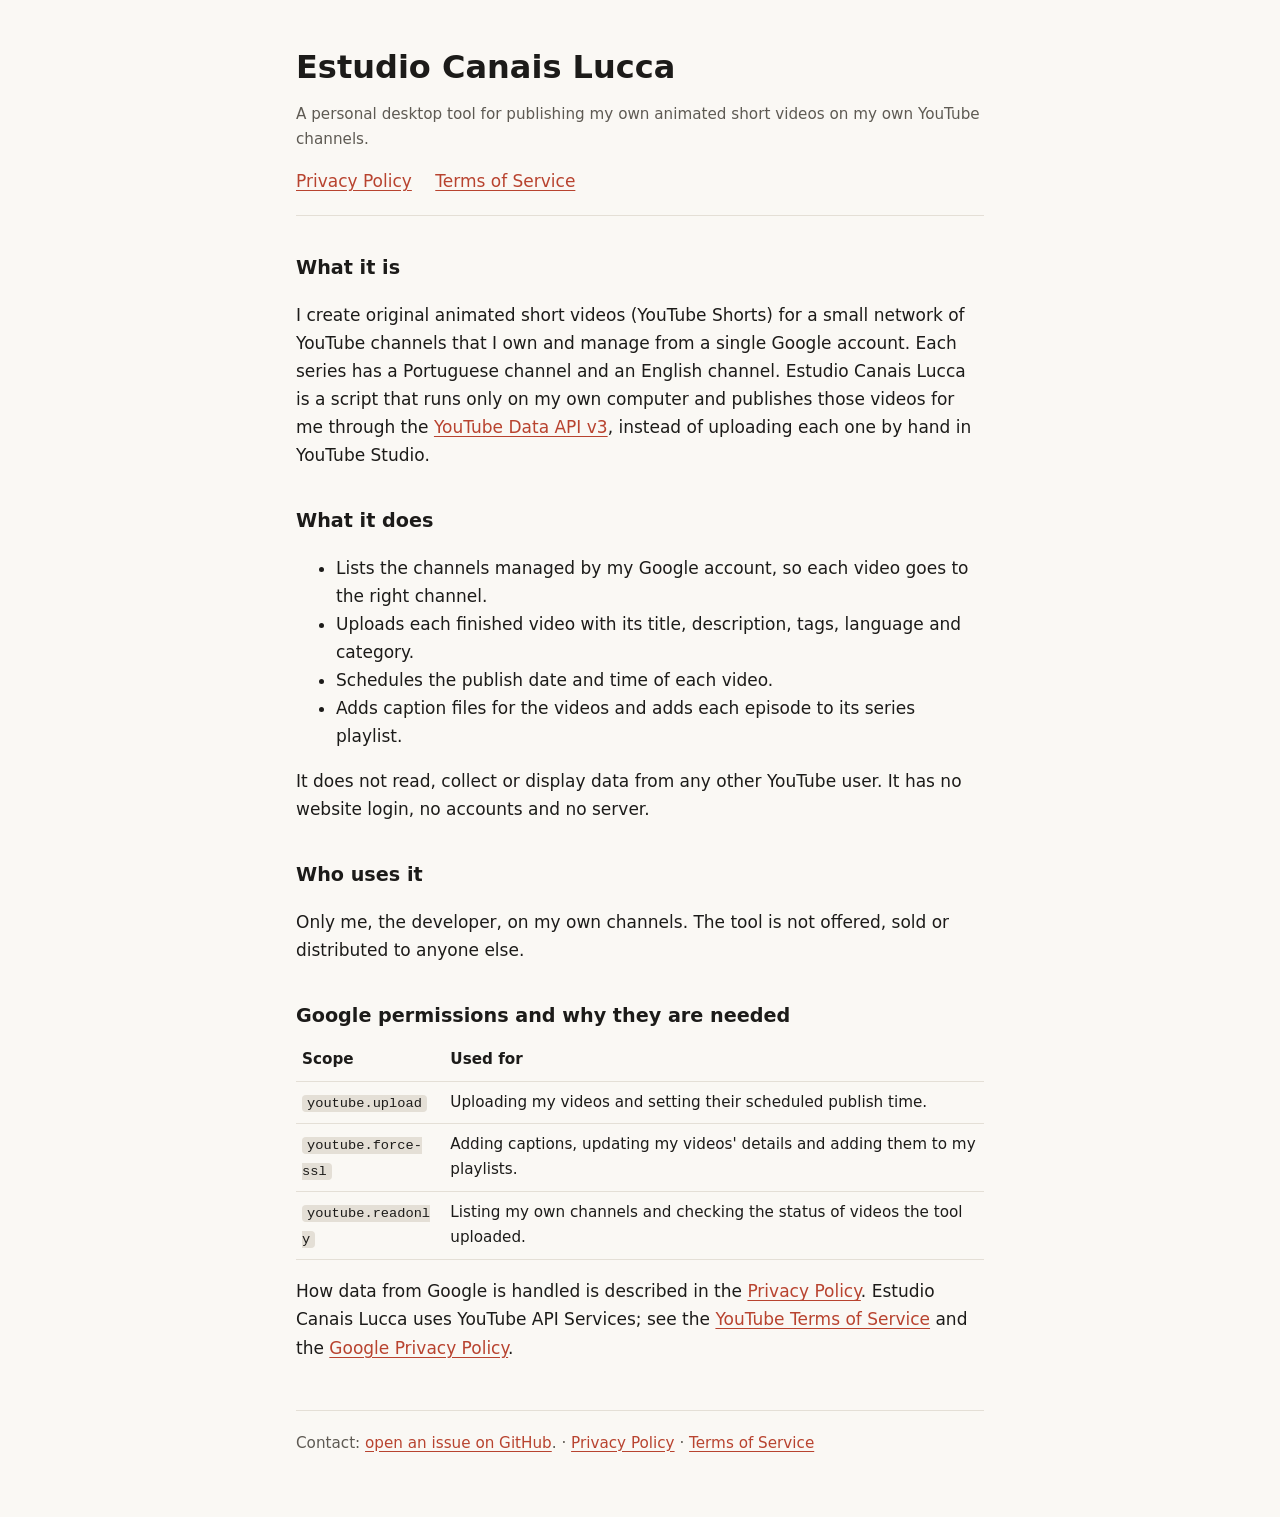
==== estudio-canais/index.html @ e33e085b "feat: home page, privacy policy and terms for Estudio Canais Lucca Co-Authored-By: Claude Opus 5.5 <" ====
<!doctype html>
<html lang="en">
<head>
<meta charset="utf-8">
<meta name="viewport" content="width=device-width, initial-scale=1">
<title>Estudio Canais Lucca</title>
<meta name="description" content="Estudio Canais Lucca is a personal desktop tool that uploads and schedules the developer's own original animated short videos on the developer's own YouTube channels, using the YouTube Data API.">
<link rel="stylesheet" href="/estilo.css">
</head>
<body>
<main>
  <header>
    <h1>Estudio Canais Lucca</h1>
    <p class="suave">A personal desktop tool for publishing my own animated short videos on my own YouTube channels.</p>
    <nav><a href="privacy.html">Privacy Policy</a> <a href="terms.html">Terms of Service</a></nav>
  </header>

  <h2>What it is</h2>
  <p>I create original animated short videos (YouTube Shorts) for a small network of YouTube channels that I own and manage
  from a single Google account. Each series has a Portuguese channel and an English channel.
  Estudio Canais Lucca is a script that runs only on my own computer and publishes those videos for me through the
  <a href="https://developers.google.com/youtube/v3">YouTube Data API v3</a>, instead of uploading each one by hand in YouTube Studio.</p>

  <h2>What it does</h2>
  <ul>
    <li>Lists the channels managed by my Google account, so each video goes to the right channel.</li>
    <li>Uploads each finished video with its title, description, tags, language and category.</li>
    <li>Schedules the publish date and time of each video.</li>
    <li>Adds caption files for the videos and adds each episode to its series playlist.</li>
  </ul>
  <p>It does not read, collect or display data from any other YouTube user. It has no website login, no accounts and no server.</p>

  <h2>Who uses it</h2>
  <p>Only me, the developer, on my own channels. The tool is not offered, sold or distributed to anyone else.</p>

  <h2>Google permissions and why they are needed</h2>
  <table>
    <tr><th>Scope</th><th>Used for</th></tr>
    <tr><td><code>youtube.upload</code></td><td>Uploading my videos and setting their scheduled publish time.</td></tr>
    <tr><td><code>youtube.force-ssl</code></td><td>Adding captions, updating my videos' details and adding them to my playlists.</td></tr>
    <tr><td><code>youtube.readonly</code></td><td>Listing my own channels and checking the status of videos the tool uploaded.</td></tr>
  </table>
  <p>How data from Google is handled is described in the <a href="privacy.html">Privacy Policy</a>.
  Estudio Canais Lucca uses YouTube API Services; see the <a href="https://www.youtube.com/t/terms">YouTube Terms of Service</a>
  and the <a href="https://policies.google.com/privacy">Google Privacy Policy</a>.</p>

  <footer class="suave">
    Contact: <a href="https://github.com/Ucazin/ucazin.github.io/issues">open an issue on GitHub</a>.
    · <a href="privacy.html">Privacy Policy</a> · <a href="terms.html">Terms of Service</a>
  </footer>
</main>
</body>
</html>
---- estilo.css ----
:root { --fundo: #FAF8F4; --texto: #1C1B19; --suave: #5E5A53; --linha: #E4DFD6; --destaque: #B8432F; }
@media (prefers-color-scheme: dark) {
  :root { --fundo: #161513; --texto: #EDEAE4; --suave: #A39E95; --linha: #2E2C28; --destaque: #E8735C; }
}
* { box-sizing: border-box; }
body { margin: 0; background: var(--fundo); color: var(--texto); font: 17px/1.65 system-ui, -apple-system, "Segoe UI", Roboto, sans-serif; }
main { max-width: 720px; margin: 0 auto; padding: 48px 16px 64px; }
header { border-bottom: 1px solid var(--linha); padding-bottom: 20px; margin-bottom: 28px; }
h1 { font-size: 2rem; line-height: 1.2; margin: 0 0 8px; }
h2 { font-size: 1.2rem; margin: 36px 0 8px; }
p, li { color: var(--texto); }
.suave { color: var(--suave); font-size: .95rem; }
a { color: var(--destaque); text-underline-offset: 3px; }
nav a { margin-right: 18px; white-space: nowrap; }
code { font-size: .9em; background: var(--linha); padding: 1px 5px; border-radius: 4px; overflow-wrap: anywhere; }
table { width: 100%; border-collapse: collapse; font-size: .95rem; }
th, td { text-align: left; padding: 8px 6px; border-bottom: 1px solid var(--linha); vertical-align: top; }
footer { margin-top: 48px; padding-top: 20px; border-top: 1px solid var(--linha); }
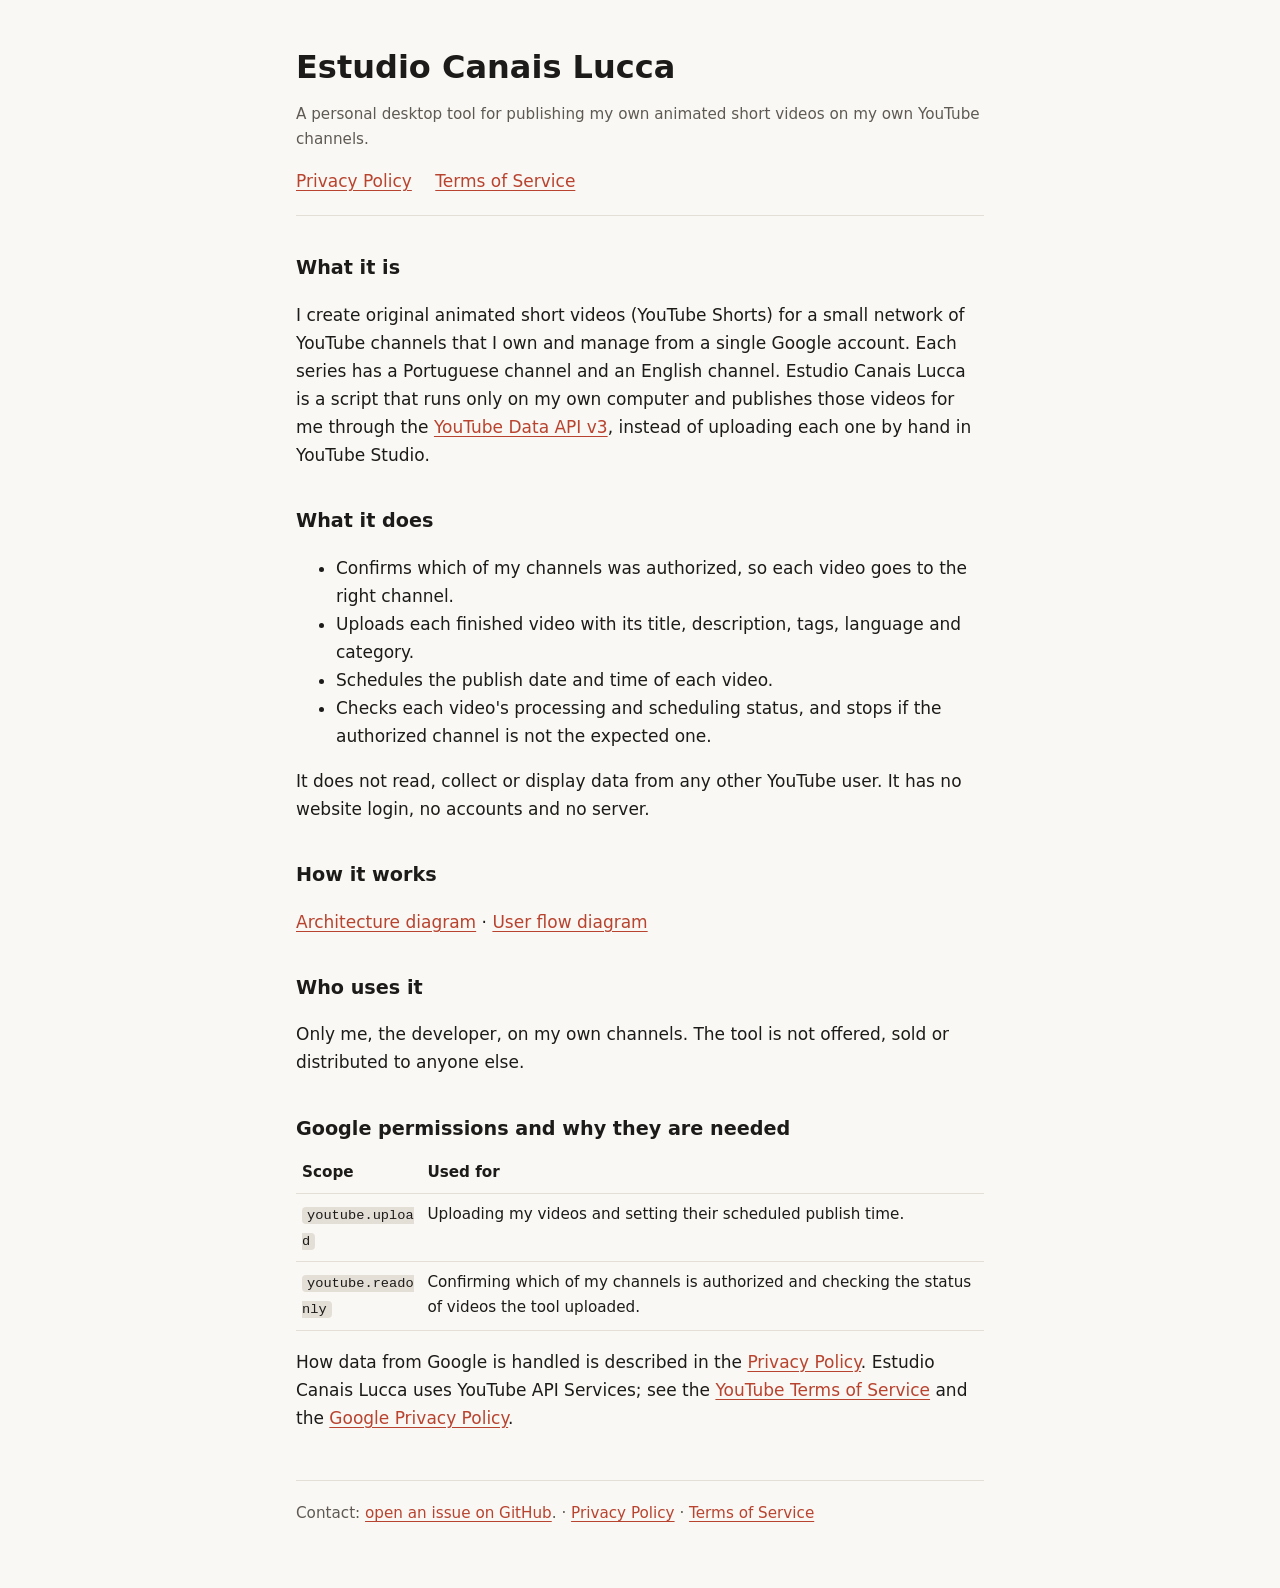
==== commit 14d24394: "docs: match site to the uploader script and add architecture and user flow diagrams Co-Authored-By: " ====
--- a/estudio-canais/index.html
+++ b/estudio-canais/index.html
@@ -23,12 +23,15 @@
 
   <h2>What it does</h2>
   <ul>
-    <li>Lists the channels managed by my Google account, so each video goes to the right channel.</li>
+    <li>Confirms which of my channels was authorized, so each video goes to the right channel.</li>
     <li>Uploads each finished video with its title, description, tags, language and category.</li>
     <li>Schedules the publish date and time of each video.</li>
-    <li>Adds caption files for the videos and adds each episode to its series playlist.</li>
+    <li>Checks each video's processing and scheduling status, and stops if the authorized channel is not the expected one.</li>
   </ul>
   <p>It does not read, collect or display data from any other YouTube user. It has no website login, no accounts and no server.</p>
+
+  <h2>How it works</h2>
+  <p><a href="diagrams/architecture.png">Architecture diagram</a> · <a href="diagrams/user-flow.png">User flow diagram</a></p>
 
   <h2>Who uses it</h2>
   <p>Only me, the developer, on my own channels. The tool is not offered, sold or distributed to anyone else.</p>
@@ -37,8 +40,7 @@
   <table>
     <tr><th>Scope</th><th>Used for</th></tr>
     <tr><td><code>youtube.upload</code></td><td>Uploading my videos and setting their scheduled publish time.</td></tr>
-    <tr><td><code>youtube.force-ssl</code></td><td>Adding captions, updating my videos' details and adding them to my playlists.</td></tr>
-    <tr><td><code>youtube.readonly</code></td><td>Listing my own channels and checking the status of videos the tool uploaded.</td></tr>
+    <tr><td><code>youtube.readonly</code></td><td>Confirming which of my channels is authorized and checking the status of videos the tool uploaded.</td></tr>
   </table>
   <p>How data from Google is handled is described in the <a href="privacy.html">Privacy Policy</a>.
   Estudio Canais Lucca uses YouTube API Services; see the <a href="https://www.youtube.com/t/terms">YouTube Terms of Service</a>
